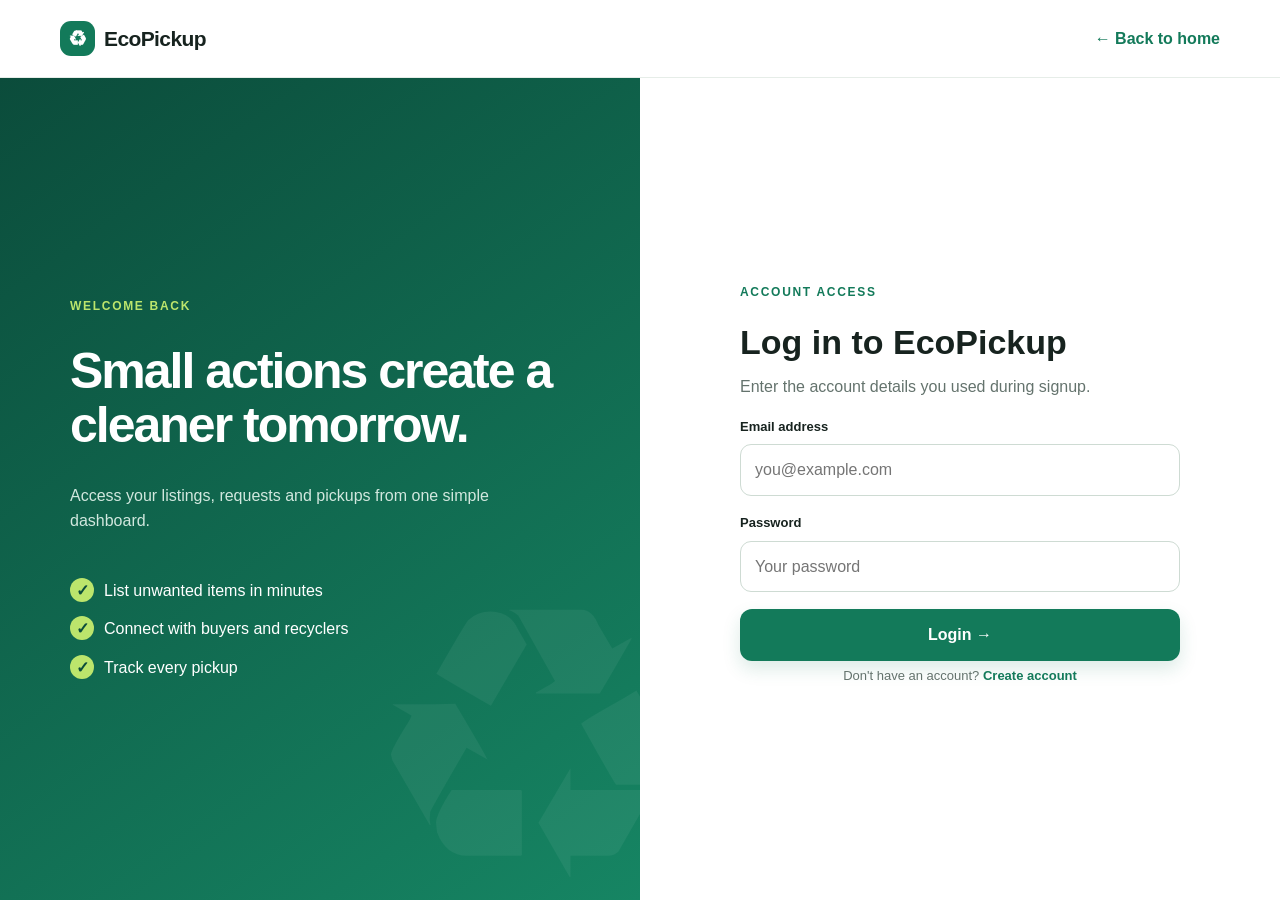
==== frontend/login.html @ 639e0d5c "Initial EcoPickup marketplace application" ====
<!DOCTYPE html><html lang="en"><head><meta charset="UTF-8"><meta name="viewport" content="width=device-width,initial-scale=1"><title>Login | EcoPickup</title><link rel="stylesheet" href="style.css"></head><body>
<header class="site-header"><a class="brand" href="index.html"><span class="brand-mark">♻</span>EcoPickup</a><a class="text-link" href="index.html">← Back to home</a></header>
<main class="auth-page"><section class="auth-art"><span class="eyebrow eyebrow-light">Welcome back</span><h1>Small actions create a cleaner tomorrow.</h1><p>Access your listings, requests and pickups from one simple dashboard.</p><div class="auth-points"><span>List unwanted items in minutes</span><span>Connect with buyers and recyclers</span><span>Track every pickup</span></div></section><section class="auth-panel"><form class="auth-card" data-demo-login data-auth="login"><span class="eyebrow">Account access</span><h2>Log in to EcoPickup</h2><p>Enter the account details you used during signup.</p><div class="form-group"><label for="email">Email address</label><input class="form-control" id="email" name="email" type="email" placeholder="you@example.com" required></div><div class="form-group"><label for="password">Password</label><input class="form-control" id="password" name="password" type="password" placeholder="Your password" required></div><button class="button button-full" type="submit">Login →</button><p class="auth-extra">Don't have an account? <a href="signup.html">Create account</a></p></form></section></main><script src="script.js"></script></body></html>
---- frontend/style.css ----
:root{--green:#137a5a;--green-dark:#0b4c3b;--lime:#bce56c;--ink:#17231f;--muted:#64736d;--cream:#f5f8f2;--white:#fff;--border:#dce6df;--shadow:0 18px 50px rgba(16,60,46,.10);--radius:20px}
.nav-logout{border:1px solid var(--border);background:#fff;color:var(--green-dark);border-radius:10px;padding:8px 14px;font-weight:700;cursor:pointer}.nav-logout:hover{background:#edf7f0;border-color:var(--green)}.mode-switch{border:1px solid #b8dbc9;background:#edf7f0;color:var(--green-dark);border-radius:10px;padding:8px 14px;font-weight:700;cursor:pointer}.mode-switch:hover{background:#dff1e6;border-color:var(--green)}.account-controls{display:flex;align-items:center;gap:10px;margin-left:auto}@media(max-width:640px){.site-header>.status-badge{display:none}.account-controls{gap:6px}.mode-switch,.nav-logout{padding:7px 9px;font-size:12px}}
*{box-sizing:border-box}html{scroll-behavior:smooth}body{margin:0;color:var(--ink);font-family:Inter,"Segoe UI",Arial,sans-serif;background:#fff;line-height:1.6}a{color:inherit;text-decoration:none}button,input,select,textarea{font:inherit}img{max-width:100%;display:block}.section-shell{width:min(1160px,calc(100% - 40px));margin-inline:auto}.section{padding:88px 0}.site-header{height:78px;display:flex;align-items:center;justify-content:space-between;padding:0 max(24px,calc((100vw - 1160px)/2));position:sticky;top:0;background:rgba(255,255,255,.94);backdrop-filter:blur(16px);z-index:20;border-bottom:1px solid rgba(220,230,223,.7)}.brand{display:flex;align-items:center;gap:9px;font-weight:800;font-size:21px;letter-spacing:-.6px}.brand-mark{width:35px;height:35px;border-radius:11px;background:var(--green);color:white;display:grid;place-items:center;font-size:21px}.main-nav{display:flex;align-items:center;gap:28px;font-size:14px;font-weight:600}.main-nav a:not(.button):hover,.main-nav a.active{color:var(--green)}.button{border:0;border-radius:12px;background:var(--green);color:white;display:inline-flex;align-items:center;justify-content:center;gap:9px;padding:13px 20px;font-weight:750;cursor:pointer;box-shadow:0 8px 18px rgba(19,122,90,.15);transition:.2s}.button:hover{transform:translateY(-2px);background:#0f694d}.button-small{padding:9px 16px}.button-secondary{background:#eef5ef;color:var(--green-dark);box-shadow:none}.button-secondary:hover{background:#e1eee4}.button-dark{background:var(--ink)}.button-white{background:#fff;color:var(--green-dark)}.button-full{width:100%}.text-link{color:var(--green);font-weight:750}.menu-toggle{display:none;border:0;background:none;font-size:25px}.hero{min-height:650px;display:grid;grid-template-columns:1.02fr .98fr;align-items:center;gap:65px;padding-top:60px;padding-bottom:74px}.eyebrow{display:inline-block;color:var(--green);text-transform:uppercase;font-size:12px;font-weight:850;letter-spacing:1.7px;margin-bottom:12px}.hero h1{font-size:clamp(46px,5.2vw,72px);line-height:1.05;letter-spacing:-3.2px;margin:0 0 22px}.hero h1 span{color:var(--green)}.hero-copy>p{font-size:18px;color:var(--muted);max-width:610px}.button-row{display:flex;gap:12px;margin:31px 0}.hero-trust{display:flex;gap:36px;padding-top:14px}.hero-trust div{display:flex;flex-direction:column}.hero-trust strong{font-size:22px;color:var(--green-dark)}.hero-trust span{font-size:12px;color:var(--muted)}.hero-visual{height:480px;border-radius:42% 58% 48% 52%;position:relative;background:linear-gradient(145deg,#dff2dc,#f2f8e5);overflow:hidden}.planet{position:absolute;inset:24% 25%;border-radius:50%;background:var(--green-dark);color:white;display:grid;place-content:center;text-align:center;box-shadow:0 30px 80px rgba(11,76,59,.25)}.planet>span{font-size:72px;line-height:1}.planet small{font-weight:700}.orbit{position:absolute;border:1px dashed rgba(19,122,90,.32);border-radius:50%;inset:12%}.orbit-two{inset:23%;transform:rotate(55deg)}.floating-card{position:absolute;background:#fff;border:1px solid var(--border);border-radius:15px;padding:12px 14px;box-shadow:var(--shadow);display:grid;grid-template-columns:auto 1fr;gap:0 9px;align-items:center;font-size:23px;animation:float 4s ease-in-out infinite}.floating-card span,.floating-card b{font-size:11px}.floating-card span{font-weight:800}.floating-card b{color:var(--green);font-weight:600}.card-phone{left:7%;top:16%}.card-laptop{right:3%;top:28%;animation-delay:-1.2s}.card-leaf{left:10%;bottom:13%;animation-delay:-2s}@keyframes float{50%{transform:translateY(-10px)}}.impact-strip{background:var(--green-dark);color:#dff2e9;text-align:center;padding:13px}.impact-strip p{margin:0;font-size:14px}.section-heading{display:flex;align-items:end;justify-content:space-between;margin-bottom:35px}.section-heading h2,.center-heading h2,.why-copy h2{font-size:38px;letter-spacing:-1.6px;line-height:1.18;margin:0}.center-heading{text-align:center;max-width:600px;margin:0 auto 42px}.center-heading p{color:var(--muted)}.category-grid{display:grid;grid-template-columns:repeat(6,1fr);gap:14px}.category-card{border:1px solid var(--border);border-radius:17px;padding:22px 14px;background:#fff;transition:.25s}.category-card:hover{transform:translateY(-5px);box-shadow:var(--shadow);border-color:#b5d6c5}.category-card>span{font-size:30px;display:block;margin-bottom:14px}.category-card h3{font-size:14px;margin:0 0 3px;line-height:1.3}.category-card p{font-size:11px;color:var(--muted);margin:0}.soft-section{background:var(--cream)}.steps-grid{display:grid;grid-template-columns:repeat(4,1fr);gap:20px}.step-card{position:relative;background:white;border:1px solid var(--border);border-radius:var(--radius);padding:26px}.step-number{position:absolute;right:20px;top:15px;font-size:28px;font-weight:900;color:#e3ebe6}.step-icon{width:50px;height:50px;background:#eaf5e9;border-radius:14px;display:grid;place-items:center;font-size:24px}.step-card h3{margin:20px 0 7px}.step-card p{font-size:14px;color:var(--muted);margin:0}.product-grid{display:grid;grid-template-columns:repeat(4,1fr);gap:20px}.product-card{border:1px solid var(--border);border-radius:18px;overflow:hidden;background:#fff;transition:.25s}.product-card:hover{transform:translateY(-5px);box-shadow:var(--shadow)}.product-image{height:190px;display:grid;place-items:center;font-size:72px;position:relative;background:linear-gradient(135deg,#eff6ed,#e7efea)}.product-image .condition{position:absolute;top:12px;left:12px;font-size:10px}.condition,.status-badge{padding:5px 9px;border-radius:20px;background:#e2f5e8;color:#137348;font-weight:750;font-size:11px}.condition.partial,.status-badge.pending{background:#fff1d8;color:#a25d00}.condition.not-working,.status-badge.rejected{background:#fee6e3;color:#a53729}.product-body{padding:17px}.product-category{color:var(--green);font-size:10px;font-weight:800;text-transform:uppercase;letter-spacing:.8px}.product-body h3{font-size:17px;margin:5px 0}.product-meta{display:flex;justify-content:space-between;color:var(--muted);font-size:12px}.product-price{font-size:20px;font-weight:850;margin:13px 0 4px}.why-grid{display:grid;grid-template-columns:.9fr 1.1fr;gap:70px;align-items:center}.why-copy p{color:var(--muted);margin:20px 0 28px}.benefit-grid{display:grid;grid-template-columns:1fr 1fr;gap:15px}.benefit-grid article{border:1px solid var(--border);padding:20px;border-radius:17px;display:flex;gap:14px}.benefit-grid article>span{font-size:26px}.benefit-grid h3{font-size:15px;margin:0}.benefit-grid p{font-size:12px;color:var(--muted);margin:4px 0}.cta-section{background:linear-gradient(120deg,var(--green-dark),var(--green));color:white;border-radius:26px;margin-bottom:80px;padding:42px 50px;display:flex;align-items:center;justify-content:space-between;gap:30px}.cta-section h2{font-size:30px;line-height:1.25;max-width:680px;margin:0}.eyebrow-light{color:var(--lime)}.site-footer{background:#0d211a;color:#a7bbb2;padding-top:62px}.footer-grid{display:grid;grid-template-columns:2fr 1fr 1fr 1fr;gap:45px;padding-bottom:45px}.brand-light{color:#fff}.footer-grid p{max-width:310px;font-size:14px}.footer-tagline{font-size:12px;color:var(--lime)}.footer-grid h4{color:white;margin:0 0 15px}.footer-grid>div:not(:first-child){display:flex;flex-direction:column;gap:9px;font-size:13px}.footer-grid a:hover{color:white}.footer-bottom{border-top:1px solid #294039;padding:17px 0;display:flex;justify-content:space-between;font-size:11px}

/* Inner pages */
.page-hero{background:var(--cream);padding:58px 0 48px;border-bottom:1px solid var(--border)}.page-hero h1{font-size:42px;letter-spacing:-1.8px;margin:4px 0}.page-hero p{color:var(--muted);margin:0}.breadcrumb{font-size:12px;color:var(--muted)}.breadcrumb a{color:var(--green)}.auth-page{min-height:calc(100vh - 78px);display:grid;grid-template-columns:1fr 1fr}.auth-art{background:linear-gradient(145deg,#0b4c3b,#168563);color:white;padding:70px;display:flex;flex-direction:column;justify-content:center;position:relative;overflow:hidden}.auth-art:after{content:'♻';position:absolute;font-size:380px;color:rgba(255,255,255,.055);right:-60px;bottom:-150px}.auth-art h1{font-size:50px;line-height:1.08;letter-spacing:-2px;max-width:550px;margin:15px 0}.auth-art p{color:#d2e8df;max-width:480px}.auth-points{display:grid;gap:13px;margin-top:28px}.auth-points span:before{content:'✓';display:inline-grid;place-items:center;width:24px;height:24px;border-radius:50%;background:var(--lime);color:var(--green-dark);margin-right:10px;font-weight:900}.auth-panel{display:grid;place-items:center;padding:40px}.auth-card{width:min(440px,100%)}.auth-card h2{font-size:34px;margin:0}.auth-card>p{color:var(--muted);margin-top:5px}.form-group{margin:17px 0}.form-row{display:grid;grid-template-columns:1fr 1fr;gap:16px}.form-group label{display:block;font-weight:700;font-size:13px;margin-bottom:7px}.form-control{width:100%;border:1px solid #cedbd3;border-radius:11px;padding:12px 14px;background:#fff;outline:none;transition:.2s}.form-control:focus{border-color:var(--green);box-shadow:0 0 0 3px rgba(19,122,90,.1)}textarea.form-control{min-height:105px;resize:vertical}.form-help{font-size:11px;color:var(--muted)}.auth-extra{text-align:center;font-size:13px;margin-top:18px}.auth-extra a{color:var(--green);font-weight:750}.role-select{display:grid;grid-template-columns:1fr 1fr;gap:10px}.role-option{border:1px solid var(--border);padding:13px;border-radius:12px;cursor:pointer;font-size:12px}.role-option:has(input:checked){border-color:var(--green);background:#edf7f0}.role-option input{accent-color:var(--green)}.dashboard-layout{display:grid;grid-template-columns:240px 1fr;min-height:calc(100vh - 78px);background:#f6f8f6}.sidebar{background:#10271f;color:#b3c5bd;padding:28px 18px}.sidebar-user{padding:15px;border-bottom:1px solid #294038;margin-bottom:20px}.sidebar-user strong{display:block;color:white}.sidebar-user small{font-size:11px}.sidebar nav{display:grid;gap:5px}.sidebar nav a{padding:11px 13px;border-radius:10px;font-size:13px;font-weight:650}.sidebar nav a:hover,.sidebar nav a.active{background:#1d4033;color:white}.dashboard-main{padding:35px}.dashboard-head{display:flex;justify-content:space-between;align-items:center;margin-bottom:28px}.dashboard-head h1{margin:0;font-size:30px}.dashboard-head p{margin:3px 0;color:var(--muted);font-size:13px}.stat-grid{display:grid;grid-template-columns:repeat(4,1fr);gap:16px}.stat-card,.panel{background:white;border:1px solid var(--border);border-radius:16px;padding:20px}.stat-card span{color:var(--muted);font-size:12px}.stat-card strong{display:block;font-size:28px;margin-top:5px}.stat-card small{color:var(--green);font-size:11px}.dashboard-grid{display:grid;grid-template-columns:1.5fr .8fr;gap:18px;margin-top:18px}.panel-heading{display:flex;align-items:center;justify-content:space-between;margin-bottom:15px}.panel-heading h2{font-size:17px;margin:0}.quick-actions{display:grid;gap:10px}.quick-actions a{border:1px solid var(--border);padding:13px;border-radius:11px;font-size:13px;font-weight:700}.quick-actions a:hover{border-color:var(--green);color:var(--green)}.table-wrap{overflow-x:auto}.data-table{width:100%;border-collapse:collapse;font-size:13px}.data-table th{text-align:left;color:var(--muted);font-size:10px;text-transform:uppercase;letter-spacing:.7px}.data-table th,.data-table td{padding:12px;border-bottom:1px solid #e9efeb}.market-layout{display:grid;grid-template-columns:230px 1fr;gap:28px;padding:45px 0 80px}.filter-panel{border:1px solid var(--border);border-radius:16px;padding:20px;height:max-content;position:sticky;top:100px}.filter-panel h3{margin:0 0 16px}.filter-group{margin:18px 0}.filter-group label{font-size:12px;font-weight:800;display:block;margin-bottom:7px}.filter-check{display:flex;align-items:center;gap:7px;margin:7px 0;font-size:12px;color:var(--muted)}.market-toolbar{display:flex;gap:12px;margin-bottom:22px}.market-toolbar .search-box{flex:1}.market-results{display:grid;grid-template-columns:repeat(3,1fr);gap:18px}.results-count{font-size:13px;color:var(--muted);margin-bottom:13px}.form-page{display:grid;grid-template-columns:1fr 300px;gap:28px;padding:45px 0 80px}.form-card,.summary-card{background:white;border:1px solid var(--border);border-radius:18px;padding:26px}.form-card h2{font-size:20px;margin:0 0 20px}.form-section{border-bottom:1px solid var(--border);padding-bottom:24px;margin-bottom:25px}.form-section:last-child{border:0;margin:0}.section-number{width:28px;height:28px;display:inline-grid;place-items:center;border-radius:8px;background:var(--green);color:#fff;margin-right:8px;font-size:12px}.summary-card{height:max-content;position:sticky;top:100px}.summary-card h3{margin-top:0}.summary-line{display:flex;justify-content:space-between;border-bottom:1px solid var(--border);padding:10px 0;font-size:13px}.summary-line span{color:var(--muted)}.notice{background:#edf7f0;border-left:4px solid var(--green);padding:13px;border-radius:8px;font-size:12px;color:var(--green-dark);margin:16px 0}.upload-box{border:2px dashed #bdd2c5;border-radius:14px;background:#f8fbf8;padding:34px;text-align:center;cursor:pointer}.upload-box strong{display:block}.item-detail-layout{display:grid;grid-template-columns:1.05fr .95fr;gap:50px;padding:55px 0 80px}.detail-image{height:500px;border-radius:22px;background:linear-gradient(145deg,#edf5ea,#dfeae4);display:grid;place-items:center;font-size:160px}.detail-info h1{font-size:38px;line-height:1.1;margin:10px 0}.detail-price{font-size:30px;font-weight:900;color:var(--green-dark);margin:16px 0}.detail-meta{display:grid;grid-template-columns:1fr 1fr;border:1px solid var(--border);border-radius:15px;margin:20px 0}.detail-meta div{padding:13px 15px;border-bottom:1px solid var(--border)}.detail-meta div:nth-child(odd){border-right:1px solid var(--border)}.detail-meta small{display:block;color:var(--muted)}.seller-box{display:flex;align-items:center;gap:12px;padding:15px;background:var(--cream);border-radius:14px;margin:18px 0}.avatar{width:43px;height:43px;border-radius:50%;background:var(--green);color:white;display:grid;place-items:center;font-weight:800}.seller-box strong,.seller-box small{display:block}.seller-box small{color:var(--muted)}.success-wrap{max-width:720px;margin:65px auto;text-align:center}.success-icon{width:90px;height:90px;border-radius:50%;background:#e0f4e6;color:var(--green);display:grid;place-items:center;font-size:45px;margin:0 auto}.success-wrap h1{font-size:36px;margin:18px 0 5px}.success-wrap>p{color:var(--muted)}.success-card{border:1px solid var(--border);border-radius:18px;padding:22px;margin:27px 0;text-align:left}.pickup-id{text-align:center;background:var(--cream);border-radius:12px;padding:13px;margin-bottom:12px}.pickup-id strong{font-size:21px;color:var(--green)}.timeline{max-width:650px;margin:35px auto;text-align:left}.timeline-step{display:grid;grid-template-columns:45px 1fr;min-height:90px;position:relative}.timeline-step:not(:last-child):before{content:'';position:absolute;left:17px;top:35px;bottom:0;width:2px;background:#d8e4dc}.timeline-dot{width:36px;height:36px;border-radius:50%;display:grid;place-items:center;border:2px solid #c8d5cd;background:#fff;color:#8b9993;z-index:1}.timeline-step.done .timeline-dot{background:var(--green);border-color:var(--green);color:white}.timeline-step.current .timeline-dot{border-color:var(--green);color:var(--green);box-shadow:0 0 0 6px #e1f1e6}.timeline-step h3{font-size:15px;margin:5px 0 0}.timeline-step p{font-size:12px;color:var(--muted);margin:3px 0}.empty-state{text-align:center;padding:50px;color:var(--muted)}.toast{position:fixed;right:24px;bottom:24px;background:#10271f;color:white;padding:13px 18px;border-radius:11px;box-shadow:var(--shadow);z-index:50;animation:toastIn .25s}@keyframes toastIn{from{transform:translateY(15px);opacity:0}}.reveal{animation:reveal .65s ease both}@keyframes reveal{from{opacity:0;transform:translateY(15px)}}
@media(max-width:980px){.main-nav{display:none;position:absolute;top:78px;left:0;right:0;background:white;padding:20px;box-shadow:var(--shadow);flex-direction:column;align-items:stretch}.main-nav.open{display:flex}.menu-toggle{display:block}.hero{grid-template-columns:1fr;min-height:auto}.hero-copy{text-align:center}.hero-copy>p{margin-inline:auto}.button-row,.hero-trust{justify-content:center}.hero-visual{max-width:600px;width:100%;margin:auto}.category-grid{grid-template-columns:repeat(3,1fr)}.product-grid,.steps-grid{grid-template-columns:repeat(2,1fr)}.why-grid{grid-template-columns:1fr}.auth-page{grid-template-columns:1fr}.auth-art{display:none}.dashboard-layout{grid-template-columns:1fr}.sidebar{display:none}.stat-grid{grid-template-columns:repeat(2,1fr)}.market-layout{grid-template-columns:1fr}.filter-panel{position:static}.market-results{grid-template-columns:repeat(2,1fr)}.form-page{grid-template-columns:1fr}.summary-card{position:static}.item-detail-layout{grid-template-columns:1fr}.footer-grid{grid-template-columns:2fr 1fr 1fr}}
@media(max-width:640px){.section-shell{width:min(100% - 26px,1160px)}.section{padding:60px 0}.site-header{height:68px}.main-nav{top:68px}.hero{padding-top:45px;gap:30px}.hero h1{font-size:43px;letter-spacing:-2px}.hero-visual{height:360px}.planet{inset:24%}.hero-trust{gap:18px}.category-grid,.product-grid,.steps-grid,.market-results,.benefit-grid,.stat-grid,.form-row{grid-template-columns:1fr 1fr}.category-card{padding:17px 12px}.section-heading{align-items:start;gap:15px}.section-heading h2,.center-heading h2,.why-copy h2{font-size:31px}.section-heading .text-link{font-size:12px}.why-grid{gap:35px}.cta-section{margin-inline:13px;width:auto;padding:32px 25px;display:block}.cta-section .button{margin-top:22px}.footer-grid{grid-template-columns:1fr 1fr}.footer-grid>div:first-child{grid-column:1/-1}.footer-bottom{display:block;text-align:center}.dashboard-main{padding:20px 13px}.dashboard-grid{grid-template-columns:1fr}.dashboard-head{align-items:start;gap:15px}.market-toolbar{flex-direction:column}.form-page{padding-top:25px}.form-card{padding:18px}.detail-image{height:350px;font-size:110px}.item-detail-layout{gap:25px}.detail-info h1{font-size:31px}.auth-panel{padding:35px 20px}.role-select{grid-template-columns:1fr}.product-image{height:160px}}
@media(max-width:420px){.category-grid,.product-grid,.steps-grid,.market-results,.benefit-grid,.stat-grid,.form-row{grid-template-columns:1fr}.hero-trust{flex-wrap:wrap}.hero-visual{height:320px}.floating-card{padding:8px}.page-hero h1{font-size:34px}}
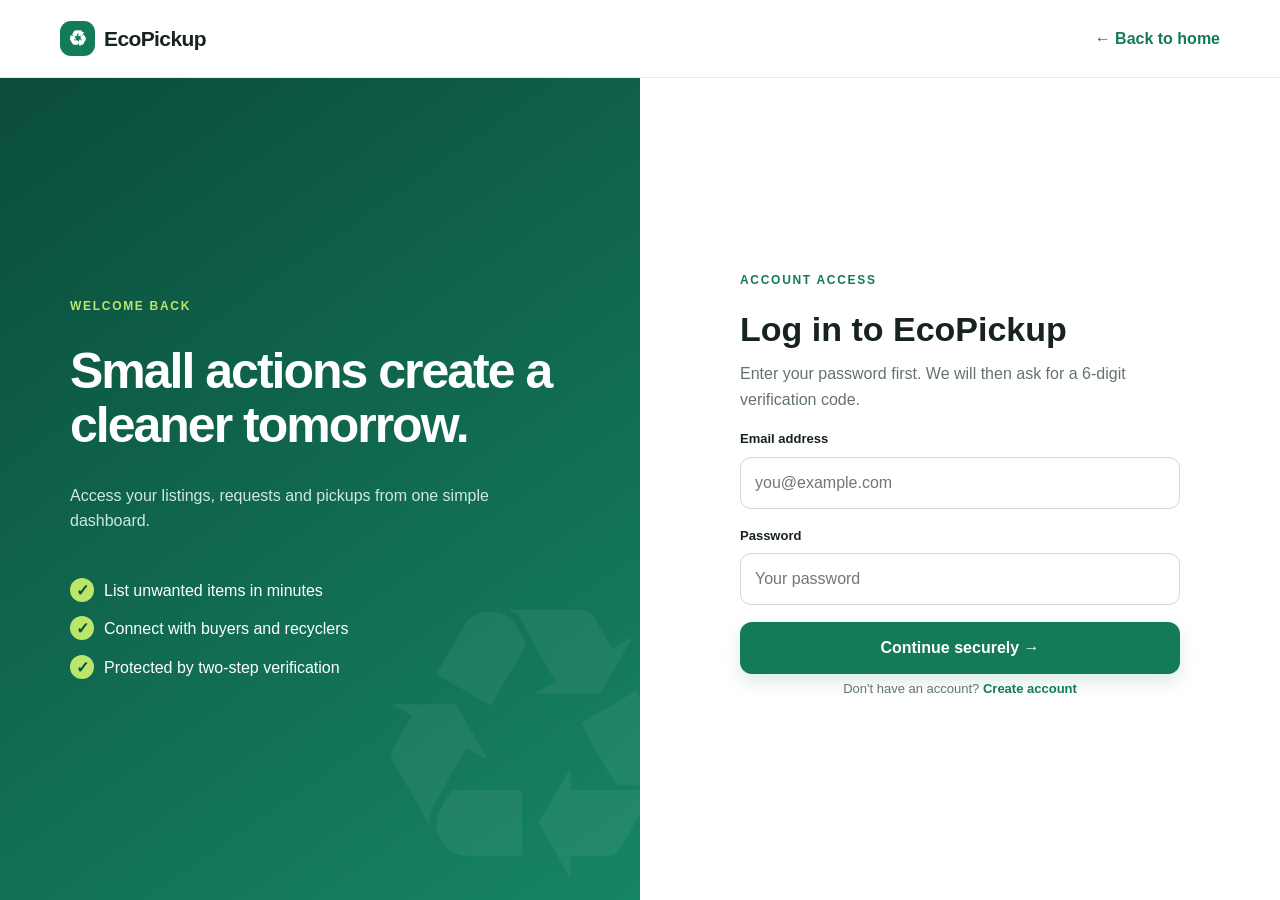
==== commit 7690cba1: "feat: add secure login and complete marketplace workflow" ====
--- a/frontend/login.html
+++ b/frontend/login.html
@@ -1,3 +1,3 @@
 <!DOCTYPE html><html lang="en"><head><meta charset="UTF-8"><meta name="viewport" content="width=device-width,initial-scale=1"><title>Login | EcoPickup</title><link rel="stylesheet" href="style.css"></head><body>
 <header class="site-header"><a class="brand" href="index.html"><span class="brand-mark">♻</span>EcoPickup</a><a class="text-link" href="index.html">← Back to home</a></header>
-<main class="auth-page"><section class="auth-art"><span class="eyebrow eyebrow-light">Welcome back</span><h1>Small actions create a cleaner tomorrow.</h1><p>Access your listings, requests and pickups from one simple dashboard.</p><div class="auth-points"><span>List unwanted items in minutes</span><span>Connect with buyers and recyclers</span><span>Track every pickup</span></div></section><section class="auth-panel"><form class="auth-card" data-demo-login data-auth="login"><span class="eyebrow">Account access</span><h2>Log in to EcoPickup</h2><p>Enter the account details you used during signup.</p><div class="form-group"><label for="email">Email address</label><input class="form-control" id="email" name="email" type="email" placeholder="you@example.com" required></div><div class="form-group"><label for="password">Password</label><input class="form-control" id="password" name="password" type="password" placeholder="Your password" required></div><button class="button button-full" type="submit">Login →</button><p class="auth-extra">Don't have an account? <a href="signup.html">Create account</a></p></form></section></main><script src="script.js"></script></body></html>
+<main class="auth-page"><section class="auth-art"><span class="eyebrow eyebrow-light">Welcome back</span><h1>Small actions create a cleaner tomorrow.</h1><p>Access your listings, requests and pickups from one simple dashboard.</p><div class="auth-points"><span>List unwanted items in minutes</span><span>Connect with buyers and recyclers</span><span>Protected by two-step verification</span></div></section><section class="auth-panel"><form class="auth-card" data-demo-login data-auth="login"><span class="eyebrow">Account access</span><h2>Log in to EcoPickup</h2><p>Enter your password first. We will then ask for a 6-digit verification code.</p><div class="form-group"><label for="email">Email address</label><input class="form-control" id="email" name="email" type="email" placeholder="you@example.com" required></div><div class="form-group"><label for="password">Password</label><input class="form-control" id="password" name="password" type="password" placeholder="Your password" required></div><button class="button button-full" type="submit">Continue securely →</button><p class="auth-extra">Don't have an account? <a href="signup.html">Create account</a></p></form></section></main><script src="script.js"></script></body></html>
--- a/frontend/style.css
+++ b/frontend/style.css
@@ -1,5 +1,8 @@
 :root{--green:#137a5a;--green-dark:#0b4c3b;--lime:#bce56c;--ink:#17231f;--muted:#64736d;--cream:#f5f8f2;--white:#fff;--border:#dce6df;--shadow:0 18px 50px rgba(16,60,46,.10);--radius:20px}
-.nav-logout{border:1px solid var(--border);background:#fff;color:var(--green-dark);border-radius:10px;padding:8px 14px;font-weight:700;cursor:pointer}.nav-logout:hover{background:#edf7f0;border-color:var(--green)}.mode-switch{border:1px solid #b8dbc9;background:#edf7f0;color:var(--green-dark);border-radius:10px;padding:8px 14px;font-weight:700;cursor:pointer}.mode-switch:hover{background:#dff1e6;border-color:var(--green)}.account-controls{display:flex;align-items:center;gap:10px;margin-left:auto}@media(max-width:640px){.site-header>.status-badge{display:none}.account-controls{gap:6px}.mode-switch,.nav-logout{padding:7px 9px;font-size:12px}}
+.nav-logout{border:1px solid var(--border);background:#fff;color:var(--green-dark);border-radius:10px;padding:8px 14px;font-weight:700;cursor:pointer}.nav-logout:hover{background:#edf7f0;border-color:var(--green)}.mode-switch{border:1px solid #b8dbc9;background:#edf7f0;color:var(--green-dark);border-radius:10px;padding:8px 14px;font-weight:700;cursor:pointer}.mode-switch:hover{background:#dff1e6;border-color:var(--green)}.account-controls{display:flex;align-items:center;gap:10px;margin-left:auto}.unavailable-notice{background:#fff1d8;border-left-color:#c87900;color:#874f00;font-weight:700}@media(max-width:640px){.site-header>.status-badge{display:none}.account-controls{gap:6px}.mode-switch,.nav-logout{padding:7px 9px;font-size:12px}}
+.otp-input{text-align:center;font-size:27px;font-weight:800;letter-spacing:10px}.otp-expiry{text-align:center;color:var(--muted);font-size:13px}.button:disabled{opacity:.55;cursor:not-allowed}
+.reward-card h2,.transaction-action h2{font-size:19px;margin:0 0 12px}.transaction-action{text-align:left;border-color:#b8dbc9;background:#fbfefc}.transaction-action .button{margin-top:8px}.transaction-action .form-row{margin-top:5px}.transaction-action .notice{margin-bottom:0}
+.product-image img,.detail-image img{width:100%;height:100%;object-fit:cover}.upload-preview{width:100%;height:210px;object-fit:contain;border-radius:10px;margin-bottom:12px;background:#eef3ef}.upload-preview:not([hidden])~.upload-placeholder{display:none}.upload-placeholder{font-size:32px}
 *{box-sizing:border-box}html{scroll-behavior:smooth}body{margin:0;color:var(--ink);font-family:Inter,"Segoe UI",Arial,sans-serif;background:#fff;line-height:1.6}a{color:inherit;text-decoration:none}button,input,select,textarea{font:inherit}img{max-width:100%;display:block}.section-shell{width:min(1160px,calc(100% - 40px));margin-inline:auto}.section{padding:88px 0}.site-header{height:78px;display:flex;align-items:center;justify-content:space-between;padding:0 max(24px,calc((100vw - 1160px)/2));position:sticky;top:0;background:rgba(255,255,255,.94);backdrop-filter:blur(16px);z-index:20;border-bottom:1px solid rgba(220,230,223,.7)}.brand{display:flex;align-items:center;gap:9px;font-weight:800;font-size:21px;letter-spacing:-.6px}.brand-mark{width:35px;height:35px;border-radius:11px;background:var(--green);color:white;display:grid;place-items:center;font-size:21px}.main-nav{display:flex;align-items:center;gap:28px;font-size:14px;font-weight:600}.main-nav a:not(.button):hover,.main-nav a.active{color:var(--green)}.button{border:0;border-radius:12px;background:var(--green);color:white;display:inline-flex;align-items:center;justify-content:center;gap:9px;padding:13px 20px;font-weight:750;cursor:pointer;box-shadow:0 8px 18px rgba(19,122,90,.15);transition:.2s}.button:hover{transform:translateY(-2px);background:#0f694d}.button-small{padding:9px 16px}.button-secondary{background:#eef5ef;color:var(--green-dark);box-shadow:none}.button-secondary:hover{background:#e1eee4}.button-dark{background:var(--ink)}.button-white{background:#fff;color:var(--green-dark)}.button-full{width:100%}.text-link{color:var(--green);font-weight:750}.menu-toggle{display:none;border:0;background:none;font-size:25px}.hero{min-height:650px;display:grid;grid-template-columns:1.02fr .98fr;align-items:center;gap:65px;padding-top:60px;padding-bottom:74px}.eyebrow{display:inline-block;color:var(--green);text-transform:uppercase;font-size:12px;font-weight:850;letter-spacing:1.7px;margin-bottom:12px}.hero h1{font-size:clamp(46px,5.2vw,72px);line-height:1.05;letter-spacing:-3.2px;margin:0 0 22px}.hero h1 span{color:var(--green)}.hero-copy>p{font-size:18px;color:var(--muted);max-width:610px}.button-row{display:flex;gap:12px;margin:31px 0}.hero-trust{display:flex;gap:36px;padding-top:14px}.hero-trust div{display:flex;flex-direction:column}.hero-trust strong{font-size:22px;color:var(--green-dark)}.hero-trust span{font-size:12px;color:var(--muted)}.hero-visual{height:480px;border-radius:42% 58% 48% 52%;position:relative;background:linear-gradient(145deg,#dff2dc,#f2f8e5);overflow:hidden}.planet{position:absolute;inset:24% 25%;border-radius:50%;background:var(--green-dark);color:white;display:grid;place-content:center;text-align:center;box-shadow:0 30px 80px rgba(11,76,59,.25)}.planet>span{font-size:72px;line-height:1}.planet small{font-weight:700}.orbit{position:absolute;border:1px dashed rgba(19,122,90,.32);border-radius:50%;inset:12%}.orbit-two{inset:23%;transform:rotate(55deg)}.floating-card{position:absolute;background:#fff;border:1px solid var(--border);border-radius:15px;padding:12px 14px;box-shadow:var(--shadow);display:grid;grid-template-columns:auto 1fr;gap:0 9px;align-items:center;font-size:23px;animation:float 4s ease-in-out infinite}.floating-card span,.floating-card b{font-size:11px}.floating-card span{font-weight:800}.floating-card b{color:var(--green);font-weight:600}.card-phone{left:7%;top:16%}.card-laptop{right:3%;top:28%;animation-delay:-1.2s}.card-leaf{left:10%;bottom:13%;animation-delay:-2s}@keyframes float{50%{transform:translateY(-10px)}}.impact-strip{background:var(--green-dark);color:#dff2e9;text-align:center;padding:13px}.impact-strip p{margin:0;font-size:14px}.section-heading{display:flex;align-items:end;justify-content:space-between;margin-bottom:35px}.section-heading h2,.center-heading h2,.why-copy h2{font-size:38px;letter-spacing:-1.6px;line-height:1.18;margin:0}.center-heading{text-align:center;max-width:600px;margin:0 auto 42px}.center-heading p{color:var(--muted)}.category-grid{display:grid;grid-template-columns:repeat(6,1fr);gap:14px}.category-card{border:1px solid var(--border);border-radius:17px;padding:22px 14px;background:#fff;transition:.25s}.category-card:hover{transform:translateY(-5px);box-shadow:var(--shadow);border-color:#b5d6c5}.category-card>span{font-size:30px;display:block;margin-bottom:14px}.category-card h3{font-size:14px;margin:0 0 3px;line-height:1.3}.category-card p{font-size:11px;color:var(--muted);margin:0}.soft-section{background:var(--cream)}.steps-grid{display:grid;grid-template-columns:repeat(4,1fr);gap:20px}.step-card{position:relative;background:white;border:1px solid var(--border);border-radius:var(--radius);padding:26px}.step-number{position:absolute;right:20px;top:15px;font-size:28px;font-weight:900;color:#e3ebe6}.step-icon{width:50px;height:50px;background:#eaf5e9;border-radius:14px;display:grid;place-items:center;font-size:24px}.step-card h3{margin:20px 0 7px}.step-card p{font-size:14px;color:var(--muted);margin:0}.product-grid{display:grid;grid-template-columns:repeat(4,1fr);gap:20px}.product-card{border:1px solid var(--border);border-radius:18px;overflow:hidden;background:#fff;transition:.25s}.product-card:hover{transform:translateY(-5px);box-shadow:var(--shadow)}.product-image{height:190px;display:grid;place-items:center;font-size:72px;position:relative;background:linear-gradient(135deg,#eff6ed,#e7efea)}.product-image .condition{position:absolute;top:12px;left:12px;font-size:10px}.condition,.status-badge{padding:5px 9px;border-radius:20px;background:#e2f5e8;color:#137348;font-weight:750;font-size:11px}.condition.partial,.status-badge.pending{background:#fff1d8;color:#a25d00}.condition.not-working,.status-badge.rejected{background:#fee6e3;color:#a53729}.product-body{padding:17px}.product-category{color:var(--green);font-size:10px;font-weight:800;text-transform:uppercase;letter-spacing:.8px}.product-body h3{font-size:17px;margin:5px 0}.product-meta{display:flex;justify-content:space-between;color:var(--muted);font-size:12px}.product-price{font-size:20px;font-weight:850;margin:13px 0 4px}.why-grid{display:grid;grid-template-columns:.9fr 1.1fr;gap:70px;align-items:center}.why-copy p{color:var(--muted);margin:20px 0 28px}.benefit-grid{display:grid;grid-template-columns:1fr 1fr;gap:15px}.benefit-grid article{border:1px solid var(--border);padding:20px;border-radius:17px;display:flex;gap:14px}.benefit-grid article>span{font-size:26px}.benefit-grid h3{font-size:15px;margin:0}.benefit-grid p{font-size:12px;color:var(--muted);margin:4px 0}.cta-section{background:linear-gradient(120deg,var(--green-dark),var(--green));color:white;border-radius:26px;margin-bottom:80px;padding:42px 50px;display:flex;align-items:center;justify-content:space-between;gap:30px}.cta-section h2{font-size:30px;line-height:1.25;max-width:680px;margin:0}.eyebrow-light{color:var(--lime)}.site-footer{background:#0d211a;color:#a7bbb2;padding-top:62px}.footer-grid{display:grid;grid-template-columns:2fr 1fr 1fr 1fr;gap:45px;padding-bottom:45px}.brand-light{color:#fff}.footer-grid p{max-width:310px;font-size:14px}.footer-tagline{font-size:12px;color:var(--lime)}.footer-grid h4{color:white;margin:0 0 15px}.footer-grid>div:not(:first-child){display:flex;flex-direction:column;gap:9px;font-size:13px}.footer-grid a:hover{color:white}.footer-bottom{border-top:1px solid #294039;padding:17px 0;display:flex;justify-content:space-between;font-size:11px}
 
 /* Inner pages */
